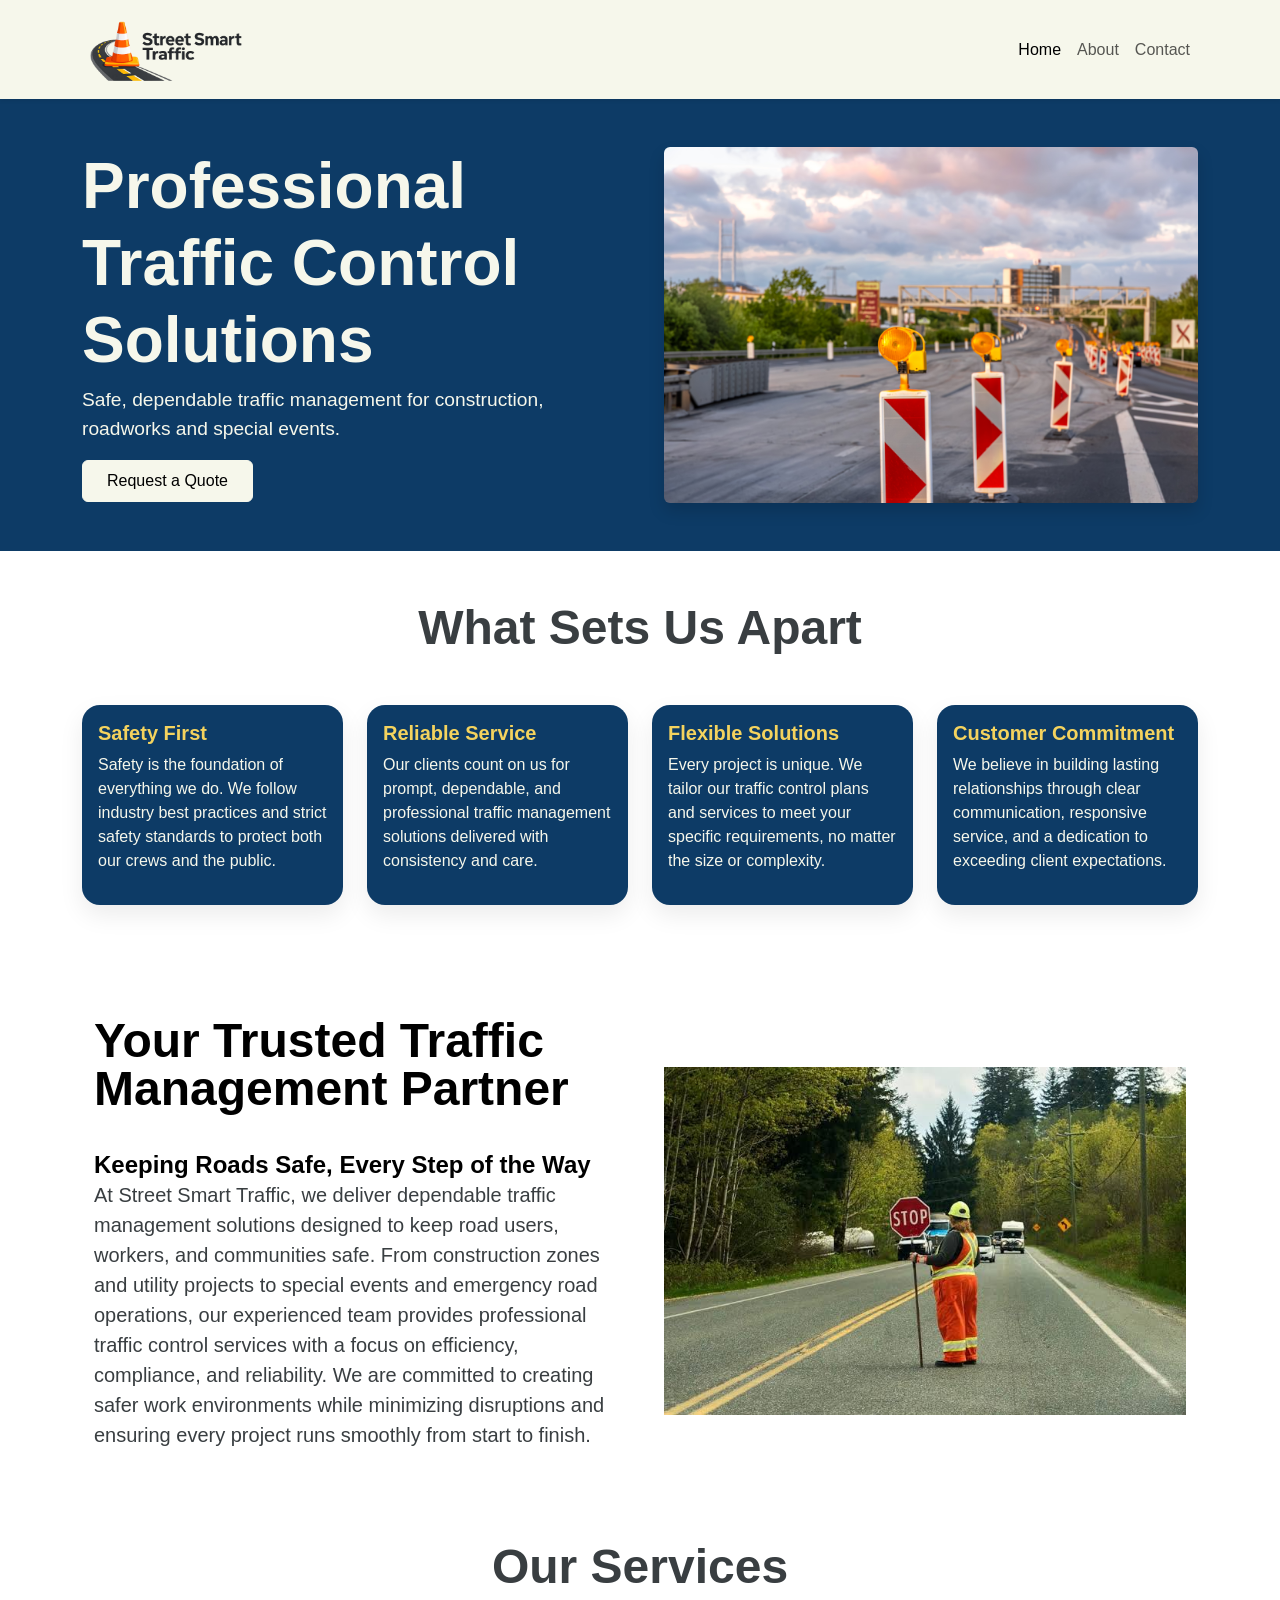
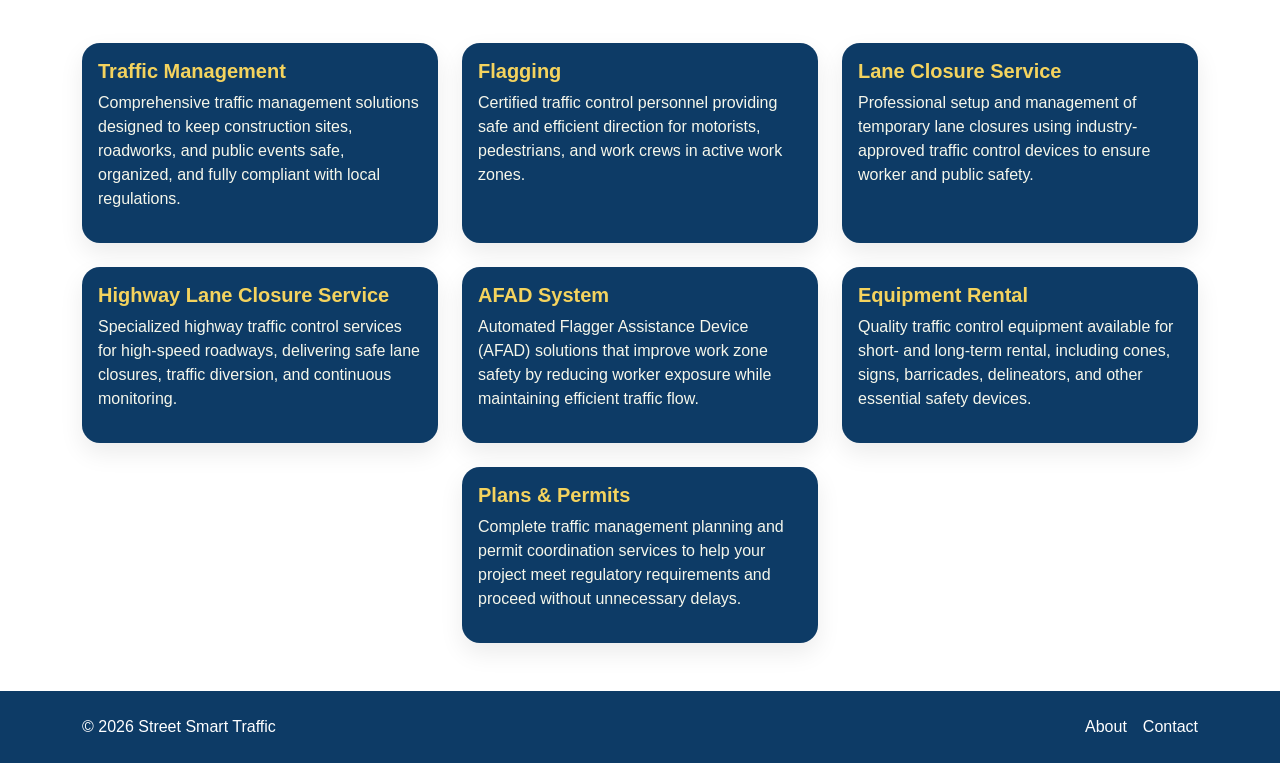
==== index.html @ 3a69053d "base-setup" ====
<!doctype html>
<html lang="en">
    <head>
        <meta charset="utf-8"><meta name="viewport" content="width=device-width,initial-scale=1">
        <title>Street Smart Traffic</title>
        <link href="https://cdn.jsdelivr.net/npm/bootstrap@5.3.3/dist/css/bootstrap.min.css" rel="stylesheet">
        <link rel="stylesheet" href="style.css">
        <script  
            src="https://cdn.jsdelivr.net/npm/@popperjs/core@2.11.8/dist/umd/popper.min.js" 
            integrity="sha384-I7E8VVD/ismYTF4hNIPjVp/Zjvgyol6VFvRkX/vR+Vc4jQkC+hVqc2pM8ODewa9r" 
            crossorigin="anonymous">
        </script>
    </head>
<body>

<link rel="apple-touch-icon" sizes="180x180" href="favicon/apple-touch-icon.png">
<link rel="icon" type="image/x-icon" href="favicon/favicon.ico">
<link rel="icon" type="image/png" sizes="192x192" href="favicon/web-app-manifest-192x192.png">
<link rel="icon" type="image/png" sizes="512x512" href="favicon/web-app-manifest-512x512.png">
<link rel="manifest" href="favicon/site.webmanifest">
    
<nav class="navbar navbar-expand-lg  shadow-sm sticky-top">
        <div class="container">
            <a class="navbar-brand fw-bold" href="index.html">
                <img class="header_logo w-100" src="streetSmartTraffic.png" alt="header_logo">
            </a>
            <button class="navbar-toggler" data-bs-toggle="collapse" data-bs-target="#nav"><span class="navbar-toggler-icon"></span></button>
            <div class="collapse navbar-collapse" id="nav">
                <ul class="navbar-nav ms-auto">
                    <li class="nav-item"><a class="nav-link active" href="index.html">Home</a></li>
                    <li class="nav-item"><a class="nav-link" href="about.html">About</a></li>
                    <li class="nav-item"><a class="nav-link" href="contact.html">Contact</a></li>
                </ul>
            </div>
        </div>
</nav>

<header class="hero py-5">
    <div class="container">
        <div class="row align-items-center g-5">
        <div class="col-lg-6 order-2 order-lg-1 text-center text-lg-start">
            <h1>Professional Traffic Control Solutions</h1>
            <p>Safe, dependable traffic management for construction, roadworks and special events.</p>
            <a class="btn btn-warning px-4 py-2" href="contact.html">Request a Quote</a>
        </div>
    <div class="col-lg-6 order-1 order-lg-2 text-center">
        <img src="hero.jpg" class="img-fluid rounded shadow" alt="">
    </div>
</div></div></header>

<section class="py-5">
    <div class="container">
        <div class="text-center mb-5"><h2 style=" font-weight: bold; color: #393e41;  font-size: 3rem;">What Sets Us Apart</h2></div>
            <div class="row g-4">
                <div class="col-md-6 col-lg-3"><div class="card h-100"><div class="card-body"><h5 style=" font-weight: bold;">Safety First</h5><p style=" color:#f6f7eb ;">Safety is the foundation of everything we do. We follow industry best practices and strict safety standards to protect both our crews and the public.</p></div></div></div>
                <div class="col-md-6 col-lg-3"><div class="card h-100"><div class="card-body"><h5 style=" font-weight: bold;">Reliable Service</h5><p style=" color:#f6f7eb ;">Our clients count on us for prompt, dependable, and professional traffic management solutions delivered with consistency and care.</p></div></div></div>
                <div class="col-md-6 col-lg-3 mx-md-auto"><div class="card h-100"><div class="card-body"><h5 style=" font-weight: bold;">Flexible Solutions</h5><p style=" color:#f6f7eb ;">Every project is unique. We tailor our traffic control plans and services to meet your specific requirements, no matter the size or complexity.</p></div></div></div>
                <div class="col-md-6 col-lg-3 mx-md-auto"><div class="card h-100"><div class="card-body"><h5 style=" font-weight: bold;">Customer Commitment</h5><p style=" color:#f6f7eb ;">We believe in building lasting relationships through clear communication, responsive service, and a dedication to exceeding client expectations.</p></div></div></div>
            </div>
        </div>
</section>

<div class="container details col-xxl-8 px-4 py-3"> 
    <div class="row flex-lg-row-reverse align-items-center g-5 pt-5 pb-2"> 
        <div class="col-10 col-sm-8 col-lg-6 mx-auto"> 
            <img src="images.jpeg" class="d-block  img-fluid" alt="Bootstrap Themes" width="700" height="500" loading="lazy"> 
        </div> <div class="col-lg-6"> 
            <h1 class="display-5 fw-bold text-body-emphasis lh-1 mb-3">Your Trusted Traffic Management Partner </h1>
            <br>
            <span class="display-5 fw-bold text-body-emphasis lh-1 mb-3" style="font-size: 1.5rem;">Keeping Roads Safe, Every Step of the Way  </span>
            <br>
            <p class="lead">At Street Smart Traffic, we deliver dependable traffic management solutions designed to keep road users, workers, and communities safe. From construction zones and utility projects to special events and emergency road operations, our experienced team provides professional traffic control services with a focus on efficiency, compliance, and reliability. We are committed to creating safer work environments while minimizing disruptions and ensuring every project runs smoothly from start to finish.</p> 
            </div> 
        </div> 
    </div> 
</div>

<section class="pt-5 pb-3">
    <div class="container">
        <div class="text-center mb-5"><h2 style=" font-weight: bold; color: #393e41;  font-size: 3rem;">Our Services</h2></div>
            <div class="row g-4">
                <div class="col-md-6 col-lg-4"><div class="card h-100"><div class="card-body"><h5 style=" font-weight: bold;">Traffic Management</h5><p style=" color:#f6f7eb ;">Comprehensive traffic management solutions designed to keep construction sites, roadworks, and public events safe, organized, and fully compliant with local regulations.  </p></div></div></div>
                <div class="col-md-6 col-lg-4"><div class="card h-100"><div class="card-body"><h5 style=" font-weight: bold;">Flagging</h5><p style=" color:#f6f7eb ;">Certified traffic control personnel providing safe and efficient direction for motorists, pedestrians, and work crews in active work zones.    </p></div></div></div>
                <div class="col-md-6 col-lg-4 mx-md-auto"><div class="card h-100"><div class="card-body"><h5 style=" font-weight: bold;">Lane Closure Service</h5><p style=" color:#f6f7eb ;">Professional setup and management of temporary lane closures using industry-approved traffic control devices to ensure worker and public safety.    </p></div></div></div>
            </div>
        </div>
</section>
<section class="pt-2 pb-3">
    <div class="container">
            <div class="row g-4">
                <div class="col-md-6 col-lg-4"><div class="card h-100"><div class="card-body"><h5 style=" font-weight: bold;">Highway Lane Closure Service</h5><p style=" color:#f6f7eb ;">Specialized highway traffic control services for high-speed roadways, delivering safe lane closures, traffic diversion, and continuous monitoring.  </p></div></div></div>
                <div class="col-md-6 col-lg-4"><div class="card h-100"><div class="card-body"><h5 style=" font-weight: bold;">AFAD System</h5><p style=" color:#f6f7eb ;">Automated Flagger Assistance Device (AFAD) solutions that improve work zone safety by reducing worker exposure while maintaining efficient traffic flow.  </p></div></div></div>
                <div class="col-md-6 col-lg-4 mx-md-auto"><div class="card h-100"><div class="card-body"><h5 style=" font-weight: bold;">Equipment Rental</h5><p style=" color:#f6f7eb ;">Quality traffic control equipment available for short- and long-term rental, including cones, signs, barricades, delineators, and other essential safety devices.   </p></div></div></div>
            </div>
        </div>
</section>
<section class="pt-2 pb-5">
    <div class="container">
            <div class="row justify-content-center g-4">
                <div class="col-md-6 col-lg-4"><div class="card h-100"><div class="card-body"><h5 style=" font-weight: bold;">Plans & Permits</h5><p style=" color:#f6f7eb ;"> Complete traffic management planning and permit coordination services to help your project meet regulatory requirements and proceed without unnecessary delays.  </p></div></div></div>
            </div>
        </div>
</section>


<footer class="footer-dark py-4">
<div class="container text-center text-md-start d-md-flex justify-content-between">
<p class="mb-2 mb-md-0">© 2026 Street Smart Traffic</p>
<div><a href="about.html" class="text-white me-3">About</a><a href="contact.html" class="text-white">Contact</a></div>
</div></footer>
<script src="https://cdn.jsdelivr.net/npm/bootstrap@5.3.3/dist/js/bootstrap.bundle.min.js"></script>
</body></html>
---- style.css ----
body{font-family:Arial,sans-serif;color:#f6f7eb;overflow-x:hidden}
.navbar{background:#f6f7eb}
.hero{background:#0d3b66}
.header_logo{max-width: 170px; min-height: 50px; height: auto; }
.hero h1{font-size:clamp(2rem,5vw,4rem);font-weight:700}
.hero p{font-size:clamp(1rem,2vw,1.2rem)}
.hero-small{background:#0d3b66;padding:4rem 0}
.hero-small p{max-width:700px}
.details{color: #393e41;}
.card{background:#0d3b66; color: #f4d35e; border:none;border-radius:18px;box-shadow:0 10px 25px rgba(0,0,0,.08)}
.btn-warning{background:#f6f7eb;border-color:#f6f7eb}
.btn-warning:hover{background:#f4d35e;border-color:#f4d35e}
.footer-dark{background:#0d3b66;color:#fff}
.footer-dark a{text-decoration:none;color:#fff}
img{max-width:100%;height:auto}
@media (max-width:991.98px){
.hero{padding-top:2rem!important;padding-bottom:2rem!important}
.navbar-collapse{text-align:center;padding-top:1rem}
}
@media (max-width:767.98px){
.container{padding-left:20px;padding-right:20px}
.card{margin-bottom:1rem}
.btn{width:100%}
.hero img{max-width:90%}
}
@media (max-width:575.98px){
.hero h1{line-height:1.2}
.hero-small{padding:3rem 0}
}
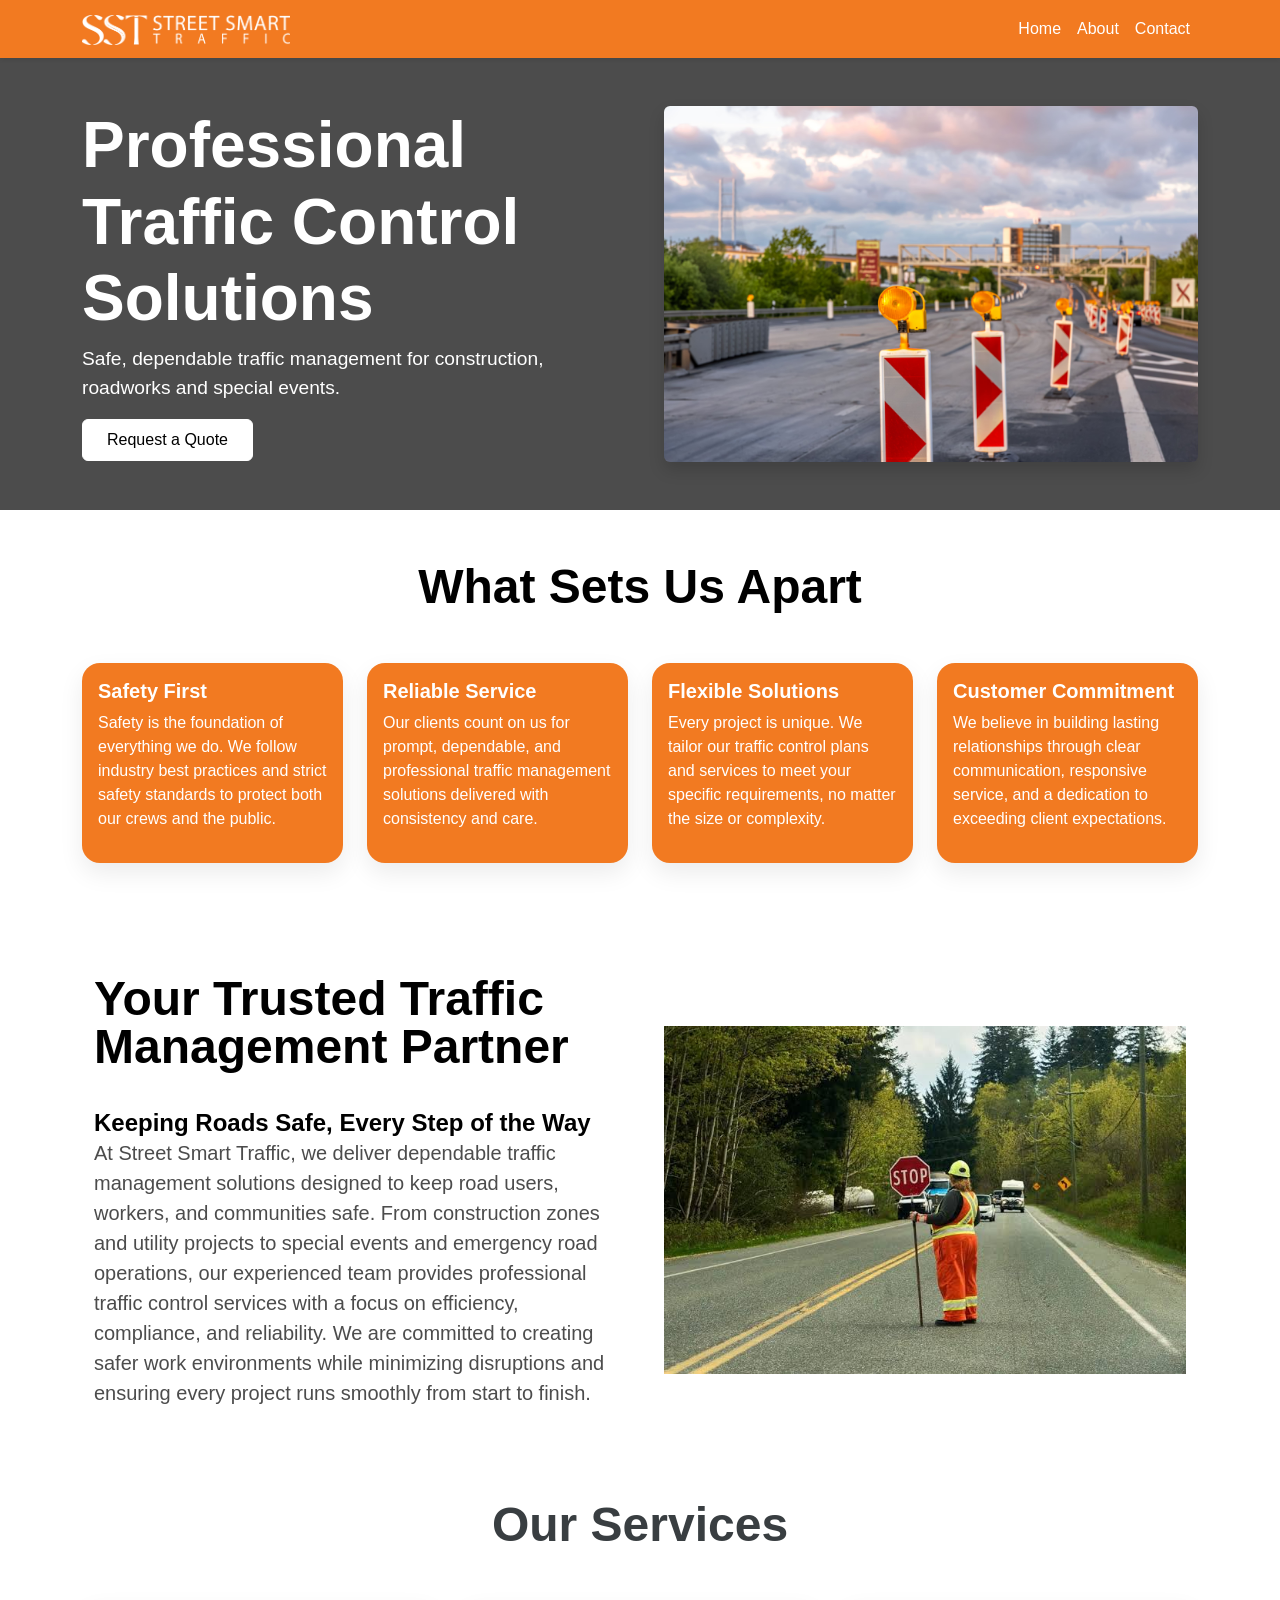
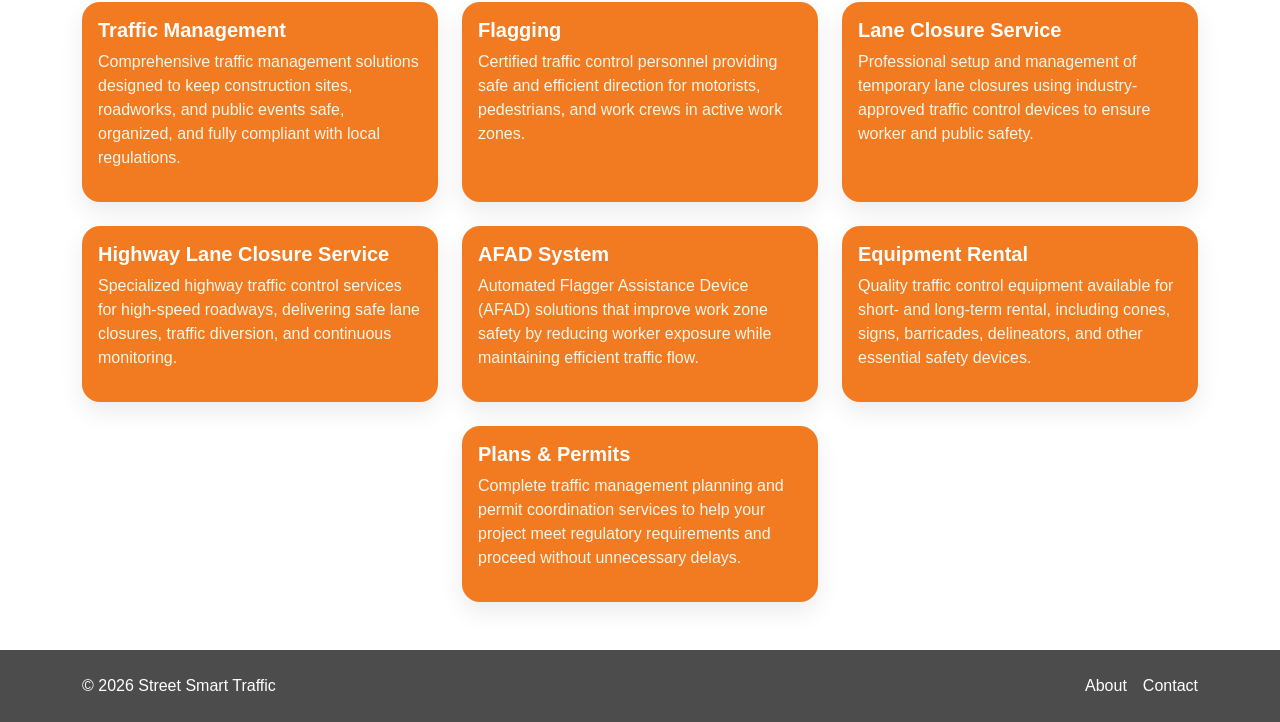
==== commit a6ef38a6: "website theme changed" ====
--- a/index.html
+++ b/index.html
@@ -10,14 +10,15 @@
             integrity="sha384-I7E8VVD/ismYTF4hNIPjVp/Zjvgyol6VFvRkX/vR+Vc4jQkC+hVqc2pM8ODewa9r" 
             crossorigin="anonymous">
         </script>
+        
+        <link rel="icon" type="image/png" sizes="32x32" href="/favicon/favicon-32x32.png">
+        <link rel="apple-touch-icon" sizes="180x180" href="favicon/apple-touch-icon.png">
+        <link rel="icon" type="image/x-icon" href="favicon/favicon.ico">
+        <link rel="icon" type="image/png" sizes="192x192" href="favicon/android-chrome-192x192.png">
+        <link rel="icon" type="image/png" sizes="512x512" href="favicon/android-chrome-512x512.png">
+        <link rel="manifest" href="favicon/site.webmanifest">
     </head>
 <body>
-
-<link rel="apple-touch-icon" sizes="180x180" href="favicon/apple-touch-icon.png">
-<link rel="icon" type="image/x-icon" href="favicon/favicon.ico">
-<link rel="icon" type="image/png" sizes="192x192" href="favicon/web-app-manifest-192x192.png">
-<link rel="icon" type="image/png" sizes="512x512" href="favicon/web-app-manifest-512x512.png">
-<link rel="manifest" href="favicon/site.webmanifest">
     
 <nav class="navbar navbar-expand-lg  shadow-sm sticky-top">
         <div class="container">
@@ -27,7 +28,7 @@
             <button class="navbar-toggler" data-bs-toggle="collapse" data-bs-target="#nav"><span class="navbar-toggler-icon"></span></button>
             <div class="collapse navbar-collapse" id="nav">
                 <ul class="navbar-nav ms-auto">
-                    <li class="nav-item"><a class="nav-link active" href="index.html">Home</a></li>
+                    <li class="nav-item"><a class="nav-link" href="index.html">Home</a></li>
                     <li class="nav-item"><a class="nav-link" href="about.html">About</a></li>
                     <li class="nav-item"><a class="nav-link" href="contact.html">Contact</a></li>
                 </ul>
@@ -50,12 +51,12 @@
 
 <section class="py-5">
     <div class="container">
-        <div class="text-center mb-5"><h2 style=" font-weight: bold; color: #393e41;  font-size: 3rem;">What Sets Us Apart</h2></div>
+        <div class="text-center mb-5"><h2 style=" font-weight: bold;font-size: 3rem;color: #000;">What Sets Us Apart</h2></div>
             <div class="row g-4">
-                <div class="col-md-6 col-lg-3"><div class="card h-100"><div class="card-body"><h5 style=" font-weight: bold;">Safety First</h5><p style=" color:#f6f7eb ;">Safety is the foundation of everything we do. We follow industry best practices and strict safety standards to protect both our crews and the public.</p></div></div></div>
-                <div class="col-md-6 col-lg-3"><div class="card h-100"><div class="card-body"><h5 style=" font-weight: bold;">Reliable Service</h5><p style=" color:#f6f7eb ;">Our clients count on us for prompt, dependable, and professional traffic management solutions delivered with consistency and care.</p></div></div></div>
-                <div class="col-md-6 col-lg-3 mx-md-auto"><div class="card h-100"><div class="card-body"><h5 style=" font-weight: bold;">Flexible Solutions</h5><p style=" color:#f6f7eb ;">Every project is unique. We tailor our traffic control plans and services to meet your specific requirements, no matter the size or complexity.</p></div></div></div>
-                <div class="col-md-6 col-lg-3 mx-md-auto"><div class="card h-100"><div class="card-body"><h5 style=" font-weight: bold;">Customer Commitment</h5><p style=" color:#f6f7eb ;">We believe in building lasting relationships through clear communication, responsive service, and a dedication to exceeding client expectations.</p></div></div></div>
+                <div class="col-md-6 col-lg-3"><div class="card h-100"><div class="card-body"><h5 style=" font-weight: bold;">Safety First</h5><p>Safety is the foundation of everything we do. We follow industry best practices and strict safety standards to protect both our crews and the public.</p></div></div></div>
+                <div class="col-md-6 col-lg-3"><div class="card h-100"><div class="card-body"><h5 style=" font-weight: bold;">Reliable Service</h5><p>Our clients count on us for prompt, dependable, and professional traffic management solutions delivered with consistency and care.</p></div></div></div>
+                <div class="col-md-6 col-lg-3 mx-md-auto"><div class="card h-100"><div class="card-body"><h5 style=" font-weight: bold;">Flexible Solutions</h5><p>Every project is unique. We tailor our traffic control plans and services to meet your specific requirements, no matter the size or complexity.</p></div></div></div>
+                <div class="col-md-6 col-lg-3 mx-md-auto"><div class="card h-100"><div class="card-body"><h5 style=" font-weight: bold;">Customer Commitment</h5><p>We believe in building lasting relationships through clear communication, responsive service, and a dedication to exceeding client expectations.</p></div></div></div>
             </div>
         </div>
 </section>
--- a/style.css
+++ b/style.css
@@ -1,16 +1,19 @@
-body{font-family:Arial,sans-serif;color:#f6f7eb;overflow-x:hidden}
-.navbar{background:#f6f7eb}
-.hero{background:#0d3b66}
-.header_logo{max-width: 170px; min-height: 50px; height: auto; }
+body{font-family:Arial,sans-serif;color:#ffff;overflow-x:hidden}
+.navbar{background:#f27a21;min-height: 35px;}
+.nav-link{color: #fff;}
+.hero{background:#4c4c4c}
+.header_logo{min-height: 25px;max-height: 30px; height: auto; }
+.navbar-toggler{color: #fff;}
 .hero h1{font-size:clamp(2rem,5vw,4rem);font-weight:700}
 .hero p{font-size:clamp(1rem,2vw,1.2rem)}
-.hero-small{background:#0d3b66;padding:4rem 0}
+.hero-small{background:#4c4c4c;padding:4rem 0}
 .hero-small p{max-width:700px}
-.details{color: #393e41;}
-.card{background:#0d3b66; color: #f4d35e; border:none;border-radius:18px;box-shadow:0 10px 25px rgba(0,0,0,.08)}
-.btn-warning{background:#f6f7eb;border-color:#f6f7eb}
-.btn-warning:hover{background:#f4d35e;border-color:#f4d35e}
-.footer-dark{background:#0d3b66;color:#fff}
+.details{color: #4c4c4c;}
+.card{background:#f27a21; color: #ebebeb; border:none;border-radius:18px;box-shadow:0 10px 25px rgba(0,0,0,.08)}
+.card-body{color:#ffff}
+.btn-warning{background:#ffff;border-color:#ffff}
+.btn-warning:hover{background:#f27a21;border-color:#f27a21}
+.footer-dark{background:#4c4c4c;color:#fff}
 .footer-dark a{text-decoration:none;color:#fff}
 img{max-width:100%;height:auto}
 @media (max-width:991.98px){
@@ -26,4 +29,5 @@
 @media (max-width:575.98px){
 .hero h1{line-height:1.2}
 .hero-small{padding:3rem 0}
-}
+.header_logo{min-height: 20px;max-height: 25px;}
+}
